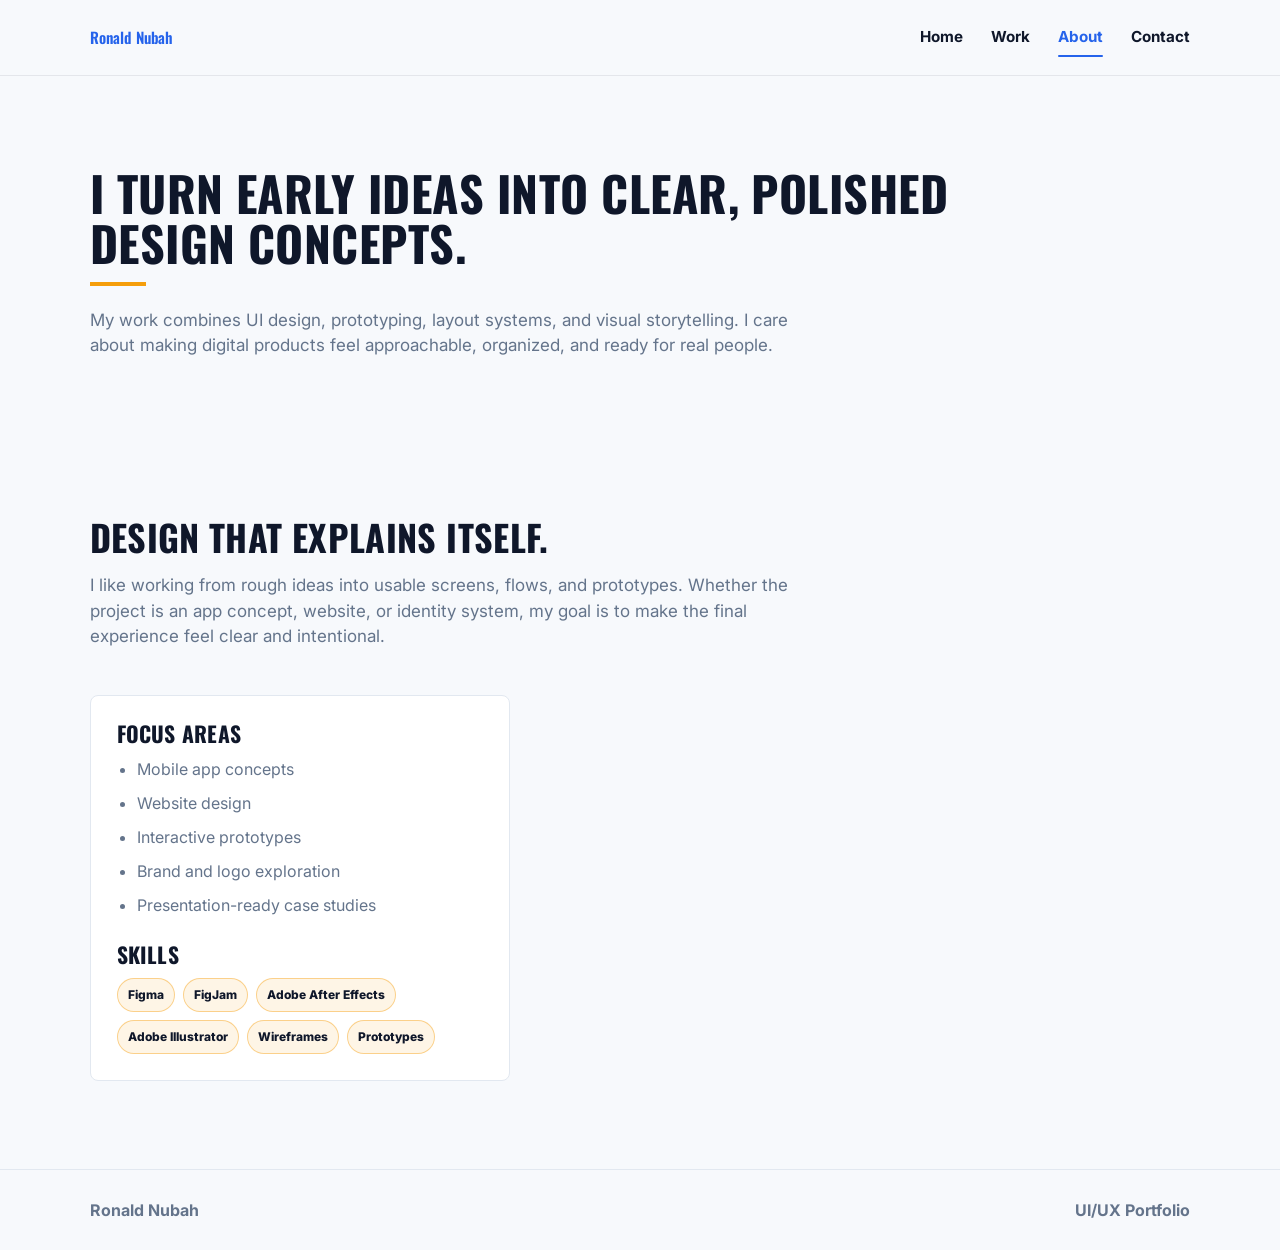
==== about.html @ 4ed1dfc1 "Add files via upload" ====
<!doctype html>
<html lang="en">
  <head>
    <meta charset="utf-8" />
    <meta name="viewport" content="width=device-width, initial-scale=1" />
    <meta
      name="description"
      content="Learn about Ronald Nubah's UI/UX design focus, tools, and creative approach."
    />
    <title>About | Ronald Nubah</title>
    <link rel="icon" href="favicon.svg" type="image/svg+xml" />
    <link rel="preconnect" href="https://fonts.googleapis.com" />
    <link rel="preconnect" href="https://fonts.gstatic.com" crossorigin />
    <link
      href="https://fonts.googleapis.com/css2?family=Inter:wght@400;500;600;700;800&family=Oswald:wght@500;600;700&display=swap"
      rel="stylesheet"
    />
    <link rel="stylesheet" href="styles.css?v=42" />
  </head>
  <body>
    <header class="site-header">
      <a class="brand" href="index.html" aria-label="Ronald Nubah home">Ronald Nubah</a>
      <button class="nav-toggle" type="button" aria-expanded="false" aria-controls="site-nav">
        <span></span>
        <span></span>
        <span></span>
      </button>
      <nav id="site-nav" class="site-nav" aria-label="Primary navigation">
        <a href="index.html">Home</a>
        <a href="work.html">Work</a>
        <a aria-current="page" href="about.html">About</a>
        <a href="contact.html">Contact</a>
      </nav>
    </header>

    <main>
      <section class="page-hero" aria-labelledby="about-title">
        <h1 id="about-title">I turn early ideas into clear, polished design concepts.</h1>
        <p>
          My work combines UI design, prototyping, layout systems, and visual storytelling. I care
          about making digital products feel approachable, organized, and ready for real people.
        </p>
      </section>

      <section class="section about-section" aria-label="Design focus">
        <div class="about-copy">
          <h2>Design that explains itself.</h2>
          <p>
            I like working from rough ideas into usable screens, flows, and prototypes. Whether the
            project is an app concept, website, or identity system, my goal is to make the final
            experience feel clear and intentional.
          </p>
        </div>
        <div class="skills-panel" aria-label="Skills">
          <h3>Focus Areas</h3>
          <ul>
            <li>Mobile app concepts</li>
            <li>Website design</li>
            <li>Interactive prototypes</li>
            <li>Brand and logo exploration</li>
            <li>Presentation-ready case studies</li>
          </ul>
          <h3>Skills</h3>
          <div class="tool-list">
            <span>Figma</span>
            <span>FigJam</span>
            <span>Adobe After Effects</span>
            <span>Adobe Illustrator</span>
            <span>Wireframes</span>
            <span>Prototypes</span>
          </div>
        </div>
      </section>
    </main>

    <footer class="site-footer">
      <p>Ronald Nubah</p>
      <p>UI/UX Portfolio</p>
    </footer>

    <script src="script.js?v=27"></script>
  </body>
</html>
---- styles.css ----
:root {
  --ink: #0F172A;
  --muted: #64748B;
  --paper: #F7F9FC;
  --white: #FFFFFF;
  --line: #E2E8F0;
  --primary: #2563EB;
  --teal: #2563EB;
  --accent: #F59E0B;
  --coral: #F59E0B;
  --navy: #0F172A;
  --gold: #F59E0B;
  --hover: #DBEAFE;
  --radius: 8px;
  --shadow: 0 24px 60px rgba(15, 23, 42, 0.10);
  --font-body: Inter, Arial, sans-serif;
  --font-heading: Oswald, Impact, sans-serif;
  --text-h1: 3rem;
  --text-h2: 2.25rem;
  --text-h3: 1.35rem;
  --text-body: 1rem;
  --text-lead: 1.0625rem;
  --text-caption: 0.875rem;
  --text-nav: 0.95rem;
  --text-card-title: 1.125rem;
  --text-card-body: 0.95rem;
  --text-tag: 0.75rem;
  --text-button: 0.95rem;
}

* {
  box-sizing: border-box;
}

html {
  scroll-behavior: smooth;
}

body {
  margin: 0;
  color: var(--ink);
  background: var(--paper);
  font-family: var(--font-body);
  font-size: var(--text-body);
  line-height: 1.5;
}

a {
  color: inherit;
  text-decoration: none;
}

.site-header {
  position: sticky;
  top: 0;
  z-index: 20;
  display: flex;
  align-items: center;
  justify-content: space-between;
  min-height: 76px;
  padding: 0 7vw;
  border-bottom: 1px solid rgba(15, 23, 42, 0.08);
  background: rgba(247, 249, 252, 0.92);
  backdrop-filter: blur(16px);
}

h1,
h2,
h3 {
  font-family: var(--font-heading);
  font-weight: 700;
  letter-spacing: 0.01em;
  text-transform: uppercase;
}

.brand {
  font-family: var(--font-heading);
  font-size: var(--text-nav);
  font-weight: 600;
  letter-spacing: 0.01em;
  color: var(--primary);
}

.site-nav {
  position: relative;
  display: flex;
  gap: 28px;
  color: var(--ink);
  font-size: var(--text-nav);
  font-weight: 700;
}

.site-nav a {
  position: relative;
  z-index: 1;
  padding: 8px 0;
  transition: color 180ms ease;
}

.site-nav a:hover,
.site-nav a:focus-visible,
.site-nav a[aria-current="page"] {
  color: var(--primary);
}

.nav-indicator {
  position: absolute;
  bottom: 0;
  left: 0;
  width: 0;
  height: 2px;
  border-radius: 999px;
  background: var(--primary);
  opacity: 0;
  pointer-events: none;
  transform: translateX(0);
  transition:
    transform 280ms cubic-bezier(0.22, 1, 0.36, 1),
    width 280ms cubic-bezier(0.22, 1, 0.36, 1),
    opacity 140ms ease;
}

.site-nav:not(.indicator-ready) .nav-indicator {
  transition: none;
}

.nav-toggle {
  display: none;
  width: 42px;
  height: 42px;
  border: 1px solid var(--line);
  border-radius: var(--radius);
  background: var(--white);
  cursor: pointer;
}

.nav-toggle span {
  display: block;
  width: 18px;
  height: 2px;
  margin: 4px auto;
  background: var(--ink);
}

.hero {
  display: grid;
  grid-template-columns: minmax(0, 1fr);
  align-items: center;
  min-height: calc(100vh - 76px);
  padding: 64px 7vw 72px;
}

.hero-copy {
  min-width: 0;
  max-width: 780px;
}

.eyebrow {
  margin: 0 0 14px;
  color: var(--accent);
  font-size: var(--text-caption);
  font-weight: 800;
  letter-spacing: 0;
  text-transform: uppercase;
}

h1,
h2,
h3,
p {
  margin-top: 0;
}

h1,
h2,
h3 {
  text-align: left;
}

h1 {
  margin-bottom: 22px;
  max-width: 900px;
  font-size: var(--text-h1);
  line-height: 1.04;
}

h2 {
  margin-bottom: 18px;
  font-size: var(--text-h2);
  line-height: 1.04;
}

.section-heading h2::after,
.page-hero h1::after,
.contact-form-section h1::after {
  content: "";
  display: block;
  width: 56px;
  height: 4px;
  margin-top: 14px;
  background: var(--accent);
}

.phase-hero-content h1::after {
  display: none;
}

h3 {
  margin-bottom: 12px;
  font-size: var(--text-h3);
  line-height: 1.08;
}

.hero-text,
.section-heading p,
.about-copy p,
.contact-section p {
  color: var(--muted);
  font-size: var(--text-lead);
}

.hero-text {
  max-width: 620px;
}

.hero-actions,
.contact-actions {
  display: flex;
  flex-wrap: wrap;
  gap: 12px;
  margin-top: 32px;
}

.button {
  display: inline-flex;
  align-items: center;
  justify-content: center;
  min-height: 48px;
  border: 1px solid var(--ink);
  border-radius: var(--radius);
  padding: 0 22px;
  font-size: var(--text-button);
  font-weight: 800;
}

.button,
.project-link,
.phase-prototype-button,
.form-submit {
  cursor: pointer;
  transition:
    transform 160ms ease,
    background-color 160ms ease,
    border-color 160ms ease,
    color 160ms ease,
    box-shadow 160ms ease;
}

.button,
.button.primary,
.button.secondary,
.phase-prototype-button,
.form-submit {
  color: var(--ink);
  background: transparent;
  border: 1px solid var(--ink);
  border-radius: var(--radius);
}

.button:hover,
.button:focus-visible,
.project-link:hover,
.project-link:focus-visible,
.phase-prototype-button:hover,
.phase-prototype-button:focus-visible,
.form-submit:hover,
.form-submit:focus-visible {
  transform: translateY(-1px);
  box-shadow: 0 10px 24px rgba(15, 23, 42, 0.12);
}

.button:active,
.project-link:active,
.phase-prototype-button:active,
.form-submit:active {
  transform: translateY(1px);
  box-shadow: 0 4px 12px rgba(15, 23, 42, 0.10);
  color: var(--white);
  border-color: var(--primary);
  background: var(--primary);
}

.button.primary:hover,
.button.primary:focus-visible,
.button.secondary:hover,
.button.secondary:focus-visible,
.project-link:hover,
.project-link:focus-visible,
.phase-prototype-button:hover,
.phase-prototype-button:focus-visible,
.phase-top-button:hover,
.phase-top-button:focus-visible,
.form-submit:hover,
.form-submit:focus-visible {
  color: var(--ink);
  border-color: var(--primary);
  background: var(--hover);
}

.hero-visual {
  min-width: 0;
  justify-self: start;
  width: 100%;
}

.headshot-frame {
  overflow: hidden;
  width: min(100%, 420px);
  margin-left: auto;
  border: 1px solid var(--line);
  border-radius: var(--radius);
  padding: 14px;
  background: var(--white);
  box-shadow: var(--shadow);
}

.headshot-frame img {
  display: block;
  width: 100%;
  aspect-ratio: 4 / 5;
  border-radius: var(--radius);
  object-fit: cover;
}

.headshot-placeholder {
  display: grid;
  aspect-ratio: 4 / 5;
  place-items: center;
  border: 1px dashed var(--line);
  border-radius: var(--radius);
  background:
    linear-gradient(135deg, rgba(37, 99, 235, 0.12), rgba(245, 158, 11, 0.12)),
    var(--white);
  color: var(--muted);
  font-weight: 800;
}

.section {
  padding: 88px 7vw;
}

.page-hero {
  padding: 92px 7vw 54px;
}

.page-hero h1 {
  max-width: 980px;
}

.page-hero p:not(.eyebrow) {
  max-width: 720px;
  color: var(--muted);
  font-size: var(--text-lead);
}

.work-page-hero {
  padding-bottom: 24px;
}

.work-page-projects {
  padding-top: 20px;
}

.section-actions {
  margin-top: 28px;
}

.section-heading {
  max-width: 720px;
  margin-bottom: 34px;
}

.section-heading p {
  margin-bottom: 0;
}

.project-grid {
  display: grid;
  grid-template-columns: repeat(3, minmax(0, 1fr));
  gap: 18px;
}

.project-card {
  overflow: hidden;
  border: 1px solid var(--line);
  border-radius: var(--radius);
  background: var(--white);
}

.project-cover {
  position: relative;
  display: grid;
  overflow: hidden;
  aspect-ratio: 16 / 10;
  place-items: center;
  color: var(--white);
  border-bottom: 1px solid var(--line);
}

.project-cover::after {
  content: "";
  position: absolute;
  inset: 18px;
  border: 1px solid rgba(255, 255, 255, 0.55);
  border-radius: var(--radius);
}

.project-cover.has-image::after {
  display: none;
}

.project-image {
  display: block;
  width: 100%;
  height: 100%;
  object-fit: cover;
}

.project-image-contain {
  object-fit: contain;
  padding: 10px;
  background: var(--hover);
}

.project-monogram {
  position: relative;
  z-index: 1;
  font-size: var(--text-h1);
  font-weight: 900;
  text-transform: uppercase;
}

.project-content {
  padding: 22px;
}

.project-content h3 {
  margin-bottom: 8px;
  font-size: var(--text-card-title);
}

.project-content p {
  color: var(--muted);
  font-size: var(--text-card-body);
}

.tag-list {
  display: flex;
  flex-wrap: wrap;
  gap: 8px;
  margin-top: 18px;
}

.tag-list span,
.tool-list span {
  border: 1px solid rgba(245, 158, 11, 0.42);
  border-radius: 999px;
  padding: 7px 10px;
  color: var(--ink);
  background: rgba(245, 158, 11, 0.10);
  font-size: var(--text-tag);
  font-weight: 800;
}

.project-actions {
  display: flex;
  flex-wrap: wrap;
  gap: 10px;
  align-items: center;
  margin-top: 22px;
}

.project-link {
  display: inline-flex;
  align-items: center;
  min-height: 38px;
  border: 1px solid var(--ink);
  border-radius: var(--radius);
  padding: 0 12px;
  color: var(--ink);
  background: transparent;
  font-size: var(--text-button);
  font-weight: 900;
}

.project-link-secondary {
  border-color: var(--ink);
  color: var(--ink);
}

.about-section {
  display: grid;
  grid-template-columns: 1fr;
  gap: 28px;
  align-items: start;
  background: var(--paper);
}

.about-copy {
  max-width: 720px;
}

.skills-panel {
  justify-self: start;
  width: min(100%, 420px);
  border: 1px solid var(--line);
  border-radius: var(--radius);
  padding: 26px;
  background: var(--white);
}

.skills-panel ul {
  display: grid;
  gap: 10px;
  margin: 0 0 26px;
  padding-left: 20px;
  color: var(--muted);
}

.tool-list {
  display: flex;
  flex-wrap: wrap;
  gap: 8px;
}

.contact-section {
  max-width: 980px;
}

.contact-section h2 {
  max-width: 860px;
}

.contact-section p {
  max-width: 680px;
}

.contact-form-section {
  padding: 72px 7vw 96px;
  background: var(--paper);
}

.phase-case-hero {
  position: relative;
  display: grid;
  min-height: calc(100vh - 76px);
  align-items: stretch;
  overflow: hidden;
  background:
    linear-gradient(rgba(247, 249, 252, 0.72), rgba(247, 249, 252, 0.72)),
    url("assets/images/phase-hero-bg.png") center / cover no-repeat;
}

.podly-case-hero {
  background:
    linear-gradient(rgba(247, 249, 252, 0.70), rgba(247, 249, 252, 0.70)),
    url("assets/images/podly-hero-mockup.png") center / cover no-repeat;
}

.uscis-case-hero {
  background:
    linear-gradient(rgba(247, 249, 252, 0.74), rgba(247, 249, 252, 0.74)),
    url("assets/images/uscis-hero-mockup.png") center / cover no-repeat;
}

.phase-case-hero::before {
  content: "";
  position: absolute;
  inset: 0;
  background: linear-gradient(90deg, rgba(247, 249, 252, 0.42), rgba(247, 249, 252, 0.26));
}

.phase-hero-content {
  position: relative;
  z-index: 1;
  display: grid;
  min-height: calc(100vh - 76px);
  grid-template-rows: auto 1fr auto;
  gap: 32px;
  padding: 52px 7vw 48px;
}

.phase-hero-content h1 {
  justify-self: center;
  margin: 0;
  font-size: var(--text-h1);
  line-height: 1;
}

.phase-meta-grid {
  display: grid;
  grid-template-columns: repeat(4, minmax(0, 1fr));
  gap: 42px;
  align-self: end;
}

.phase-meta-grid h2 {
  margin-bottom: 24px;
  font-family: var(--font-heading);
  font-size: var(--text-h3);
  line-height: 1.1;
  text-transform: none;
}

.phase-meta-grid p {
  margin: 0;
  color: var(--muted);
  font-size: var(--text-body);
}

.phase-prototype-button {
  display: inline-flex;
  align-items: center;
  justify-content: center;
  justify-self: center;
  min-height: 48px;
  padding: 0 22px;
  font-size: var(--text-button);
  font-weight: 800;
  text-transform: uppercase;
}

.phase-page-actions {
  display: flex;
  flex-wrap: wrap;
  gap: 14px;
  justify-content: center;
  padding: 34px 7vw 58px;
  background: var(--white);
}

.phase-top-button {
  border: 1px solid var(--ink);
  color: var(--ink);
  background: transparent;
}

.phase-intro-section {
  display: grid;
  grid-template-columns: minmax(0, 0.85fr) minmax(0, 1.15fr);
  gap: 64px;
  align-items: center;
  padding: 48px 7vw;
  background: var(--white);
}

.phase-intro-copy h2 {
  max-width: 720px;
  margin-bottom: 20px;
  color: var(--primary);
  font-size: var(--text-h2);
  line-height: 1.04;
  overflow-wrap: anywhere;
}

.phase-intro-copy p {
  max-width: 610px;
  margin-bottom: 22px;
  color: var(--muted);
  font-size: var(--text-body);
  line-height: 1.55;
}

.phase-intro-copy p:last-child {
  margin-bottom: 0;
}

.phase-mockup-image {
  display: block;
  width: min(100%, 780px);
  height: auto;
  justify-self: center;
}

.phase-phone-placeholders {
  --phone-height: clamp(360px, 29vw, 560px);
  display: grid;
  grid-template-columns: repeat(3, minmax(0, calc(var(--phone-height) * 0.5)));
  gap: 14px;
  align-items: center;
  justify-content: center;
  min-width: 0;
}

.phone-placeholder {
  display: grid;
  width: 100%;
  height: var(--phone-height);
  place-items: center;
  border: 2px dashed var(--line);
  border-radius: 36px;
  background: var(--paper);
  color: var(--muted);
  font-weight: 800;
}

.phone-placeholder.has-phone-image {
  border: 0;
  background: transparent;
}

.phone-placeholder img {
  display: block;
  width: auto;
  height: 100%;
  max-width: 100%;
  object-fit: contain;
}

.phone-placeholder.featured {
  background: var(--hover);
}

.phone-placeholder.featured.has-phone-image {
  background: transparent;
}

.case-study-section {
  padding: 34px 7vw;
  background: var(--white);
}

.case-study-section h2 {
  margin-bottom: 18px;
  color: var(--primary);
  font-size: var(--text-h2);
  line-height: 1.04;
  overflow-wrap: anywhere;
}

.case-study-section h3 {
  margin: 28px 0 14px;
  color: var(--ink);
  font-family: var(--font-heading);
  font-size: var(--text-h3);
  line-height: 1.08;
  text-transform: uppercase;
}

.case-study-section p,
.case-study-section li {
  color: var(--muted);
  font-size: var(--text-body);
  line-height: 1.6;
}

.case-study-section p {
  max-width: 1500px;
}

.case-study-section ul {
  display: grid;
  gap: 12px;
  margin: 10px 0 18px 28px;
  padding-left: 24px;
}

.gdd-image {
  display: block;
  width: 100%;
  margin-top: 36px;
  object-fit: contain;
}

.case-study-image {
  display: block;
  width: 100%;
  height: auto;
  background: var(--paper);
}

.behavioral-image-stack {
  display: grid;
  gap: 18px;
  width: min(100%, 980px);
  margin-top: 22px;
}

.behavioral-image-stack img {
  display: block;
  width: 100%;
  height: auto;
  border: 1px solid var(--line);
}

.framework-image {
  height: 330px;
  object-fit: cover;
}

.persona-image {
  display: block;
  width: min(100%, 520px);
  height: auto;
  margin: 0 auto;
  background: var(--paper);
}

.placeholder-gallery {
  display: grid;
  gap: 28px;
  margin-top: 20px;
}

.placeholder-gallery.two-up {
  grid-template-columns: repeat(2, minmax(0, 1fr));
}

.wide-placeholder,
.document-placeholder {
  display: grid;
  place-items: center;
  border: 2px dashed var(--line);
  background: var(--paper);
  color: var(--muted);
  font-weight: 800;
}

.wide-placeholder {
  min-height: 330px;
}

.document-placeholder {
  width: min(100%, 420px);
  min-height: 620px;
  margin: 0 auto;
}

.placeholder-gallery figcaption,
.centered-placeholder-figure figcaption {
  margin-top: 14px;
  color: var(--muted);
  font-size: var(--text-caption);
}

.centered-placeholder-figure {
  margin: 22px auto 32px;
  text-align: center;
}

.compact-gallery {
  max-width: 1020px;
  margin-right: auto;
  margin-left: auto;
}

.contact-form-section h1 {
  max-width: 560px;
  margin-bottom: 24px;
  font-size: var(--text-h1);
  line-height: 1.02;
}

.contact-intro {
  max-width: 520px;
  margin-bottom: 28px;
  color: var(--ink);
  font-size: var(--text-lead);
}

.contact-form {
  width: 100%;
  max-width: 620px;
  justify-self: start;
}

.contact-form-copy {
  max-width: 620px;
}


.contact-form fieldset {
  margin: 0;
  border: 0;
  padding: 0;
}

.contact-form legend,
.contact-form label > span {
  display: block;
  margin-bottom: 10px;
  color: var(--ink);
  font-size: var(--text-body);
  font-weight: 400;
}

.contact-form em {
  color: var(--muted);
  font-style: normal;
}

.name-grid {
  display: grid;
  grid-template-columns: repeat(2, minmax(0, 1fr));
  gap: 14px;
}

.contact-form label {
  display: block;
  margin-bottom: 22px;
}

.contact-form input,
.contact-form textarea {
  width: 100%;
  border: 2px solid var(--ink);
  border-radius: 999px;
  padding: 12px 16px;
  color: var(--ink);
  background: transparent;
  font: inherit;
  outline: none;
}

.contact-form textarea {
  min-height: 130px;
  border-radius: 20px;
  resize: vertical;
}

.contact-form input:focus,
.contact-form textarea:focus {
  border-color: var(--primary);
  box-shadow: 0 0 0 4px rgba(37, 99, 235, 0.16);
}

.form-submit {
  min-width: 190px;
  min-height: 48px;
  padding: 0 42px;
  font: inherit;
  font-size: var(--text-button);
  font-weight: 800;
  text-transform: uppercase;
  cursor: pointer;
}

.animation-section {
  padding-top: 28px;
}

.animation-video {
  display: block;
  width: min(100%, 960px);
  max-height: 70vh;
  background: #000000;
}

.animation-actions {
  margin-top: 20px;
}

.site-footer {
  display: flex;
  justify-content: space-between;
  gap: 20px;
  padding: 28px 7vw;
  border-top: 1px solid var(--line);
  color: var(--muted);
  font-weight: 700;
}

.site-footer p {
  margin: 0;
}

@media (max-width: 1180px) {
  :root {
    --text-h1: 2.75rem;
    --text-h2: 2.1rem;
  }

  .hero {
    grid-template-columns: 1fr;
    gap: 42px;
    min-height: auto;
  }

  .hero-visual {
    justify-self: start;
  }

  .headshot-frame {
    width: min(100%, 440px);
    margin-left: 0;
  }

  .phase-meta-grid {
    grid-template-columns: repeat(2, minmax(0, 1fr));
  }

  .phase-intro-section {
    grid-template-columns: 1fr;
  }

  .phase-phone-placeholders {
    justify-content: center;
    max-width: 100%;
  }
}

@media (max-width: 980px) {
  :root {
    --text-h1: 2.55rem;
    --text-h2: 1.95rem;
    --text-h3: 1.25rem;
    --text-lead: 1rem;
  }

  .hero,
  .about-section {
    grid-template-columns: 1fr;
  }

  .project-grid {
    grid-template-columns: repeat(2, minmax(0, 1fr));
  }

  .contact-form-section {
    grid-template-columns: 1fr;
    gap: 28px;
  }

  .contact-form {
    max-width: 100%;
    justify-self: start;
  }

  .phase-hero-content {
    min-height: auto;
    padding-top: 58px;
  }

  .phase-intro-section {
    padding: 32px 22px;
  }

  .phase-phone-placeholders {
    --phone-height: clamp(280px, 47vw, 460px);
    gap: 8px;
  }

  .case-study-section {
    padding: 24px 22px;
  }

  .placeholder-gallery.two-up {
    grid-template-columns: 1fr;
  }

  .document-placeholder {
    min-height: 460px;
  }

  .framework-image {
    height: auto;
    object-fit: contain;
  }
}

@media (max-width: 520px) {
  .phase-phone-placeholders {
    --phone-height: calc((100vw - 60px) / 1.5);
  }
}

@media (max-width: 720px) {
  :root {
    --text-h1: 2.15rem;
    --text-h2: 1.75rem;
    --text-h3: 1.15rem;
    --text-body: 1rem;
    --text-lead: 1rem;
    --text-nav: 0.92rem;
    --text-card-title: 1.05rem;
    --text-card-body: 0.95rem;
    --text-button: 0.9rem;
  }

  .site-header {
    min-height: 68px;
    padding: 0 22px;
  }

  .nav-toggle {
    display: block;
  }

  .site-nav {
    position: absolute;
    top: 68px;
    left: 0;
    right: 0;
    display: none;
    flex-direction: column;
    gap: 0;
    padding: 12px 22px 18px;
    border-bottom: 1px solid var(--line);
    background: var(--paper);
  }

  .site-nav.open {
    display: flex;
  }

  .nav-indicator {
    display: none;
  }

  .site-nav a[aria-current="page"] {
    border-bottom: 2px solid var(--primary);
  }

  .hero,
  .section,
  .page-hero {
    padding-right: 22px;
    padding-left: 22px;
  }

  .page-hero {
    padding-top: 58px;
  }

  .headshot-frame {
    width: 100%;
    margin-left: 0;
  }

  .headshot-placeholder {
    min-height: 0;
  }

  .project-grid {
    grid-template-columns: 1fr;
  }

  .contact-form-section {
    padding: 54px 22px 72px;
  }

  .name-grid {
    grid-template-columns: 1fr;
    gap: 0;
  }

  .form-submit {
    width: 100%;
  }

  .phase-hero-content h1 {
    justify-self: start;
  }

  .phase-meta-grid {
    grid-template-columns: 1fr;
    gap: 24px;
  }

  .phase-meta-grid h2 {
    margin-bottom: 8px;
  }

  .phase-prototype-button {
    width: auto;
    min-width: 0;
  }

  .phase-page-actions {
    padding: 28px 22px 46px;
  }

  .site-footer {
    flex-direction: column;
    padding-right: 22px;
    padding-left: 22px;
  }
}

@media (max-width: 360px) {
  :root {
    --text-h1: 1.95rem;
    --text-h2: 1.6rem;
  }

  .button {
    width: 100%;
  }
}
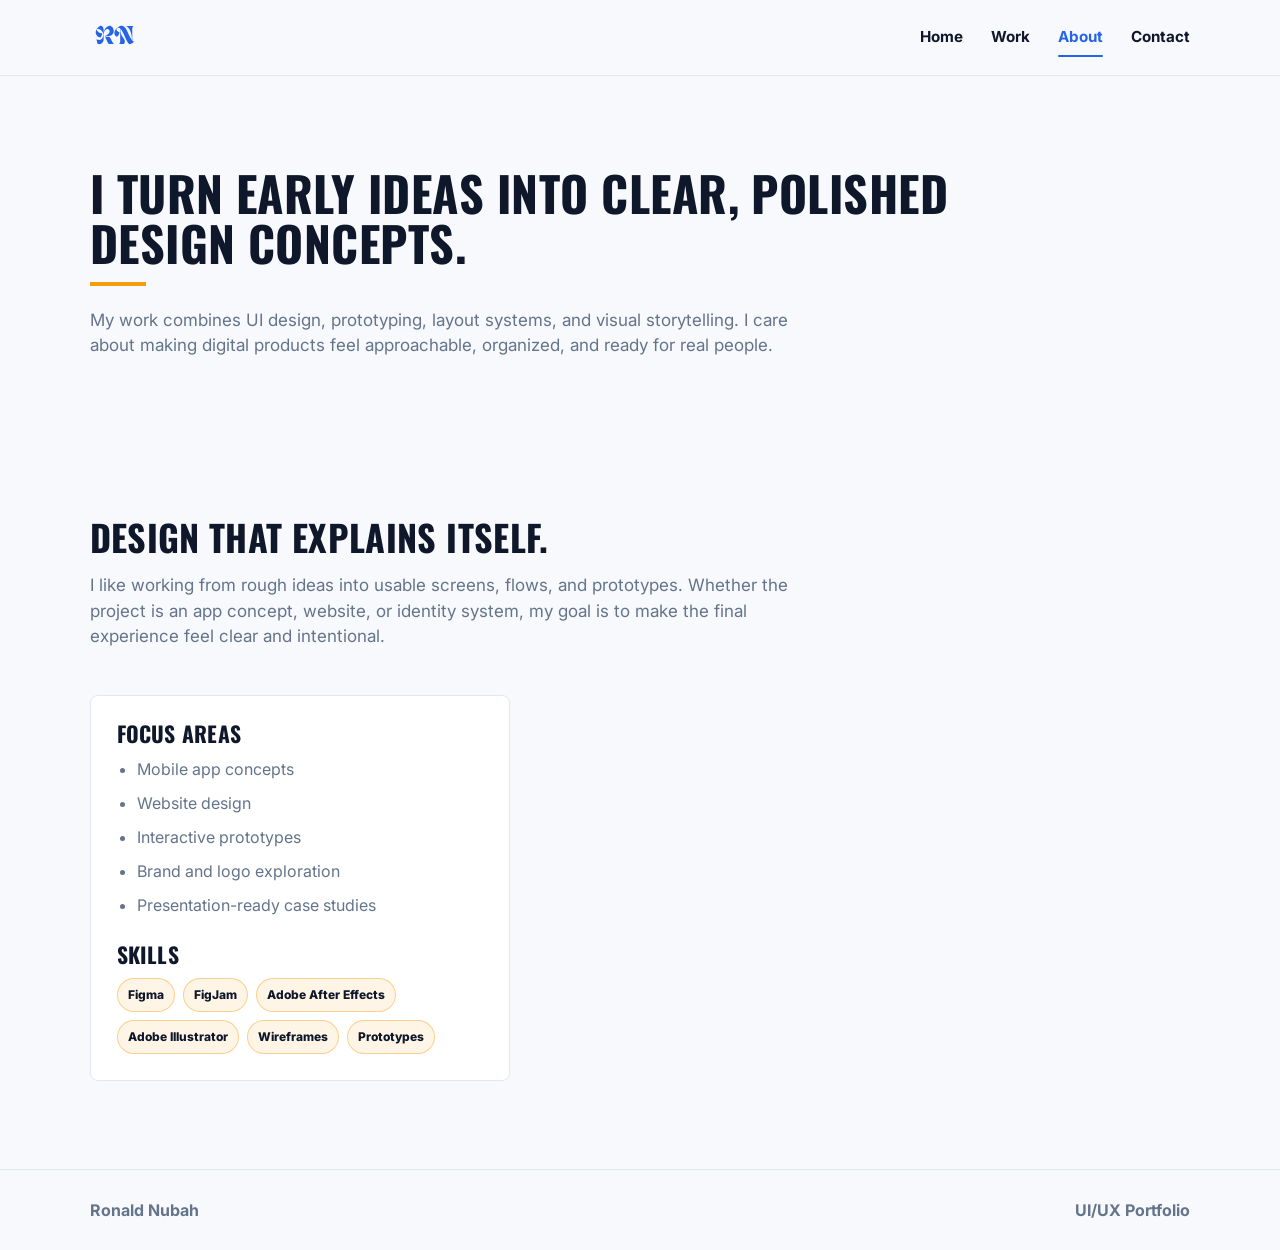
==== commit affd3840: "Add files via upload" ====
--- a/about.html
+++ b/about.html
@@ -15,11 +15,13 @@
       href="https://fonts.googleapis.com/css2?family=Inter:wght@400;500;600;700;800&family=Oswald:wght@500;600;700&display=swap"
       rel="stylesheet"
     />
-    <link rel="stylesheet" href="styles.css?v=42" />
+    <link rel="stylesheet" href="styles.css?v=46" />
   </head>
   <body>
     <header class="site-header">
-      <a class="brand" href="index.html" aria-label="Ronald Nubah home">Ronald Nubah</a>
+      <a class="brand" href="index.html" aria-label="Ronald Nubah home">
+        <img src="assets/images/ronald-nubah-logo.svg" alt="" />
+      </a>
       <button class="nav-toggle" type="button" aria-expanded="false" aria-controls="site-nav">
         <span></span>
         <span></span>
@@ -78,6 +80,6 @@
       <p>UI/UX Portfolio</p>
     </footer>
 
-    <script src="script.js?v=27"></script>
+    <script src="script.js?v=30"></script>
   </body>
 </html>
--- a/styles.css
+++ b/styles.css
@@ -74,11 +74,15 @@
 }
 
 .brand {
-  font-family: var(--font-heading);
-  font-size: var(--text-nav);
-  font-weight: 600;
-  letter-spacing: 0.01em;
-  color: var(--primary);
+  display: inline-flex;
+  align-items: center;
+  flex: 0 0 auto;
+}
+
+.brand img {
+  display: block;
+  width: 50px;
+  height: 50px;
 }
 
 .site-nav {
@@ -573,6 +577,16 @@
     url("assets/images/uscis-hero-mockup.png") center / cover no-repeat;
 }
 
+.swimplicity-case-hero {
+  background:
+    linear-gradient(rgba(247, 249, 252, 0.76), rgba(247, 249, 252, 0.76)),
+    url("assets/images/swimplicity-hero-mockup.png") center / cover no-repeat;
+}
+
+.swimplicity-meta-grid {
+  grid-template-columns: repeat(3, minmax(0, 1fr));
+}
+
 .phase-case-hero::before {
   content: "";
   position: absolute;
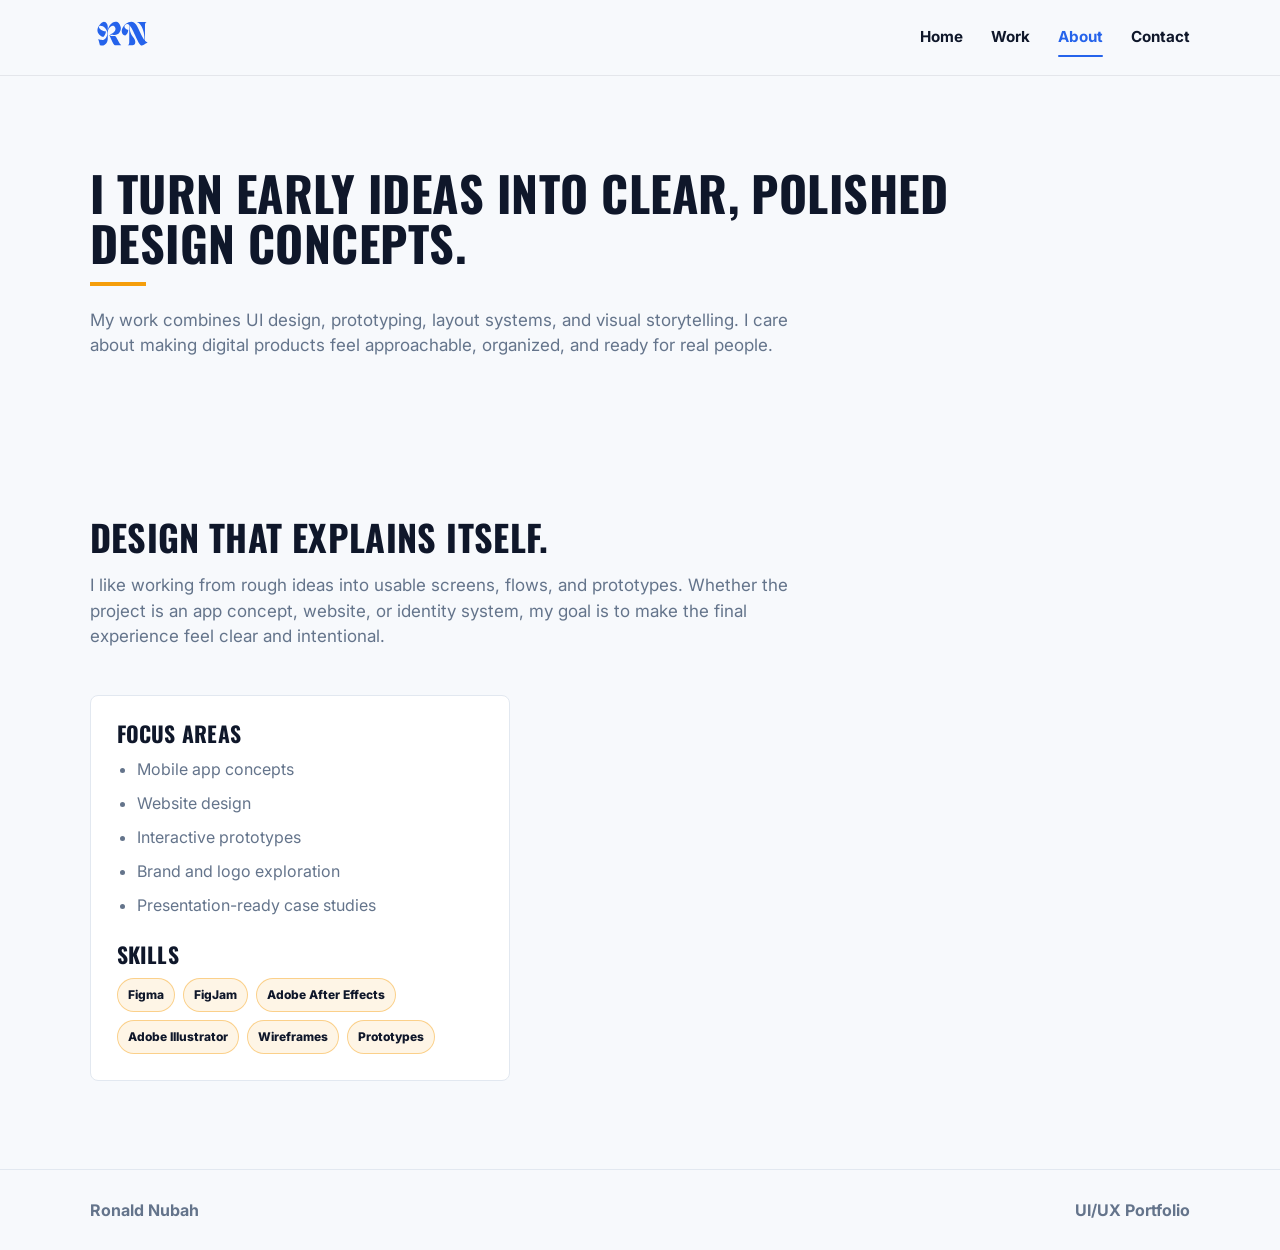
==== commit 55b1b959: "Add files via upload" ====
--- a/about.html
+++ b/about.html
@@ -15,7 +15,7 @@
       href="https://fonts.googleapis.com/css2?family=Inter:wght@400;500;600;700;800&family=Oswald:wght@500;600;700&display=swap"
       rel="stylesheet"
     />
-    <link rel="stylesheet" href="styles.css?v=46" />
+    <link rel="stylesheet" href="styles.css?v=52" />
   </head>
   <body>
     <header class="site-header">
@@ -80,6 +80,6 @@
       <p>UI/UX Portfolio</p>
     </footer>
 
-    <script src="script.js?v=30"></script>
+    <script src="script.js?v=32"></script>
   </body>
 </html>
--- a/styles.css
+++ b/styles.css
@@ -81,8 +81,8 @@
 
 .brand img {
   display: block;
-  width: 50px;
-  height: 50px;
+  width: 65px;
+  height: 65px;
 }
 
 .site-nav {
@@ -150,7 +150,7 @@
   display: grid;
   grid-template-columns: minmax(0, 1fr);
   align-items: center;
-  min-height: calc(100vh - 76px);
+  min-height: calc(82vh - 76px);
   padding: 64px 7vw 72px;
 }
 
@@ -583,7 +583,13 @@
     url("assets/images/swimplicity-hero-mockup.png") center / cover no-repeat;
 }
 
-.swimplicity-meta-grid {
+.quick-cuisine-case-hero {
+  background:
+    linear-gradient(rgba(247, 249, 252, 0.70), rgba(247, 249, 252, 0.70)),
+    url("assets/images/quick-cuisine-hero-hand.png") center / cover no-repeat;
+}
+
+.three-column-meta-grid {
   grid-template-columns: repeat(3, minmax(0, 1fr));
 }
 
@@ -650,7 +656,7 @@
   gap: 14px;
   justify-content: center;
   padding: 34px 7vw 58px;
-  background: var(--white);
+  background: var(--paper);
 }
 
 .phase-top-button {
@@ -665,7 +671,7 @@
   gap: 64px;
   align-items: center;
   padding: 48px 7vw;
-  background: var(--white);
+  background: var(--paper);
 }
 
 .phase-intro-copy h2 {
@@ -741,7 +747,7 @@
 
 .case-study-section {
   padding: 34px 7vw;
-  background: var(--white);
+  background: var(--paper);
 }
 
 .case-study-section h2 {
@@ -1142,6 +1148,10 @@
     padding-left: 22px;
   }
 
+  .hero {
+    min-height: calc(82vh - 68px);
+  }
+
   .page-hero {
     padding-top: 58px;
   }
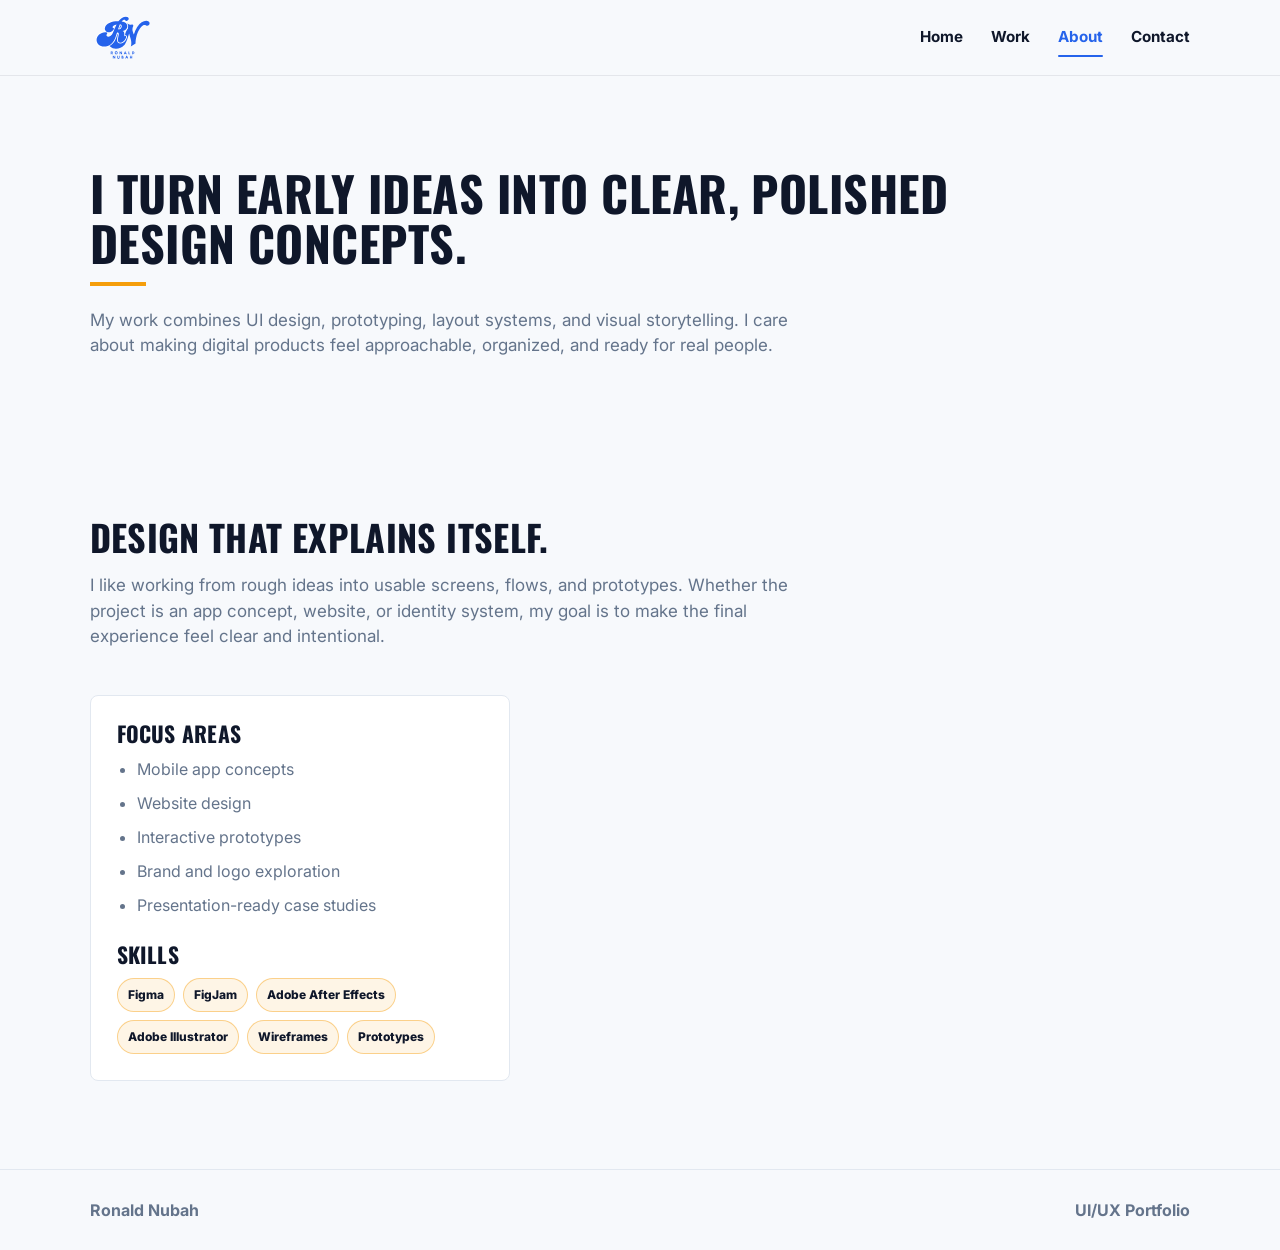
==== commit e2681f3c: "Add files via upload" ====
--- a/about.html
+++ b/about.html
@@ -15,12 +15,12 @@
       href="https://fonts.googleapis.com/css2?family=Inter:wght@400;500;600;700;800&family=Oswald:wght@500;600;700&display=swap"
       rel="stylesheet"
     />
-    <link rel="stylesheet" href="styles.css?v=52" />
+    <link rel="stylesheet" href="styles.css?v=59" />
   </head>
   <body>
     <header class="site-header">
       <a class="brand" href="index.html" aria-label="Ronald Nubah home">
-        <img src="assets/images/ronald-nubah-logo.svg" alt="" />
+        <img src="assets/images/ronald-nubah-logo-v2.svg" alt="" />
       </a>
       <button class="nav-toggle" type="button" aria-expanded="false" aria-controls="site-nav">
         <span></span>
@@ -80,6 +80,6 @@
       <p>UI/UX Portfolio</p>
     </footer>
 
-    <script src="script.js?v=32"></script>
+    <script src="script.js?v=34"></script>
   </body>
 </html>
--- a/styles.css
+++ b/styles.css
@@ -251,6 +251,10 @@
 .project-link,
 .phase-prototype-button,
 .form-submit {
+  font-family: var(--font-body);
+  font-size: var(--text-button);
+  font-weight: 800;
+  line-height: 1.2;
   cursor: pointer;
   transition:
     transform 160ms ease,
@@ -493,8 +497,6 @@
   padding: 0 12px;
   color: var(--ink);
   background: transparent;
-  font-size: var(--text-button);
-  font-weight: 900;
 }
 
 .project-link-secondary {
@@ -638,6 +640,14 @@
   font-size: var(--text-body);
 }
 
+.phase-meta-wide {
+  grid-column: 1 / -1;
+}
+
+.phase-meta-wide h2 {
+  margin-bottom: 12px;
+}
+
 .phase-prototype-button {
   display: inline-flex;
   align-items: center;
@@ -645,9 +655,6 @@
   justify-self: center;
   min-height: 48px;
   padding: 0 22px;
-  font-size: var(--text-button);
-  font-weight: 800;
-  text-transform: uppercase;
 }
 
 .phase-page-actions {
@@ -783,6 +790,79 @@
   gap: 12px;
   margin: 10px 0 18px 28px;
   padding-left: 24px;
+}
+
+.podly-artifact-grid {
+  display: grid;
+  grid-template-columns: repeat(2, minmax(0, 1fr));
+  gap: 24px;
+  margin-top: 32px;
+}
+
+.podly-discovery-artifacts {
+  grid-template-columns: 1fr;
+  gap: 36px;
+}
+
+.podly-research-artifacts {
+  grid-template-columns: 1fr;
+  gap: 36px;
+}
+
+.podly-discovery-artifacts figure,
+.podly-research-artifacts figure {
+  margin: 0;
+}
+
+.podly-artifact-image {
+  display: block;
+  width: min(100%, 980px);
+  height: auto;
+  max-height: 680px;
+  margin: 0 auto;
+  border: 1px solid var(--line);
+  border-radius: 16px;
+  background: #fff;
+  object-fit: contain;
+}
+
+.podly-persona-artifact {
+  width: min(100%, 520px);
+}
+
+.podly-discovery-artifacts figcaption,
+.podly-research-artifacts figcaption {
+  margin-top: 10px;
+  color: var(--muted);
+  font-size: var(--text-caption);
+  text-align: center;
+}
+
+.podly-artifact-placeholder {
+  margin: 0;
+}
+
+.podly-artifact-placeholder div {
+  display: grid;
+  min-height: 260px;
+  padding: 28px;
+  place-items: center;
+  border: 2px dashed var(--line);
+  border-radius: 18px;
+  background: #fff;
+  color: var(--muted);
+  font-weight: 800;
+  text-align: center;
+}
+
+.podly-artifact-placeholder figcaption {
+  margin-top: 10px;
+  color: var(--muted);
+  font-size: var(--text-caption);
+}
+
+.podly-takeaways {
+  padding-bottom: 52px;
 }
 
 .gdd-image {
@@ -958,10 +1038,6 @@
   min-width: 190px;
   min-height: 48px;
   padding: 0 42px;
-  font: inherit;
-  font-size: var(--text-button);
-  font-weight: 800;
-  text-transform: uppercase;
   cursor: pointer;
 }
 
@@ -1075,6 +1151,10 @@
   }
 
   .placeholder-gallery.two-up {
+    grid-template-columns: 1fr;
+  }
+
+  .podly-artifact-grid {
     grid-template-columns: 1fr;
   }
 
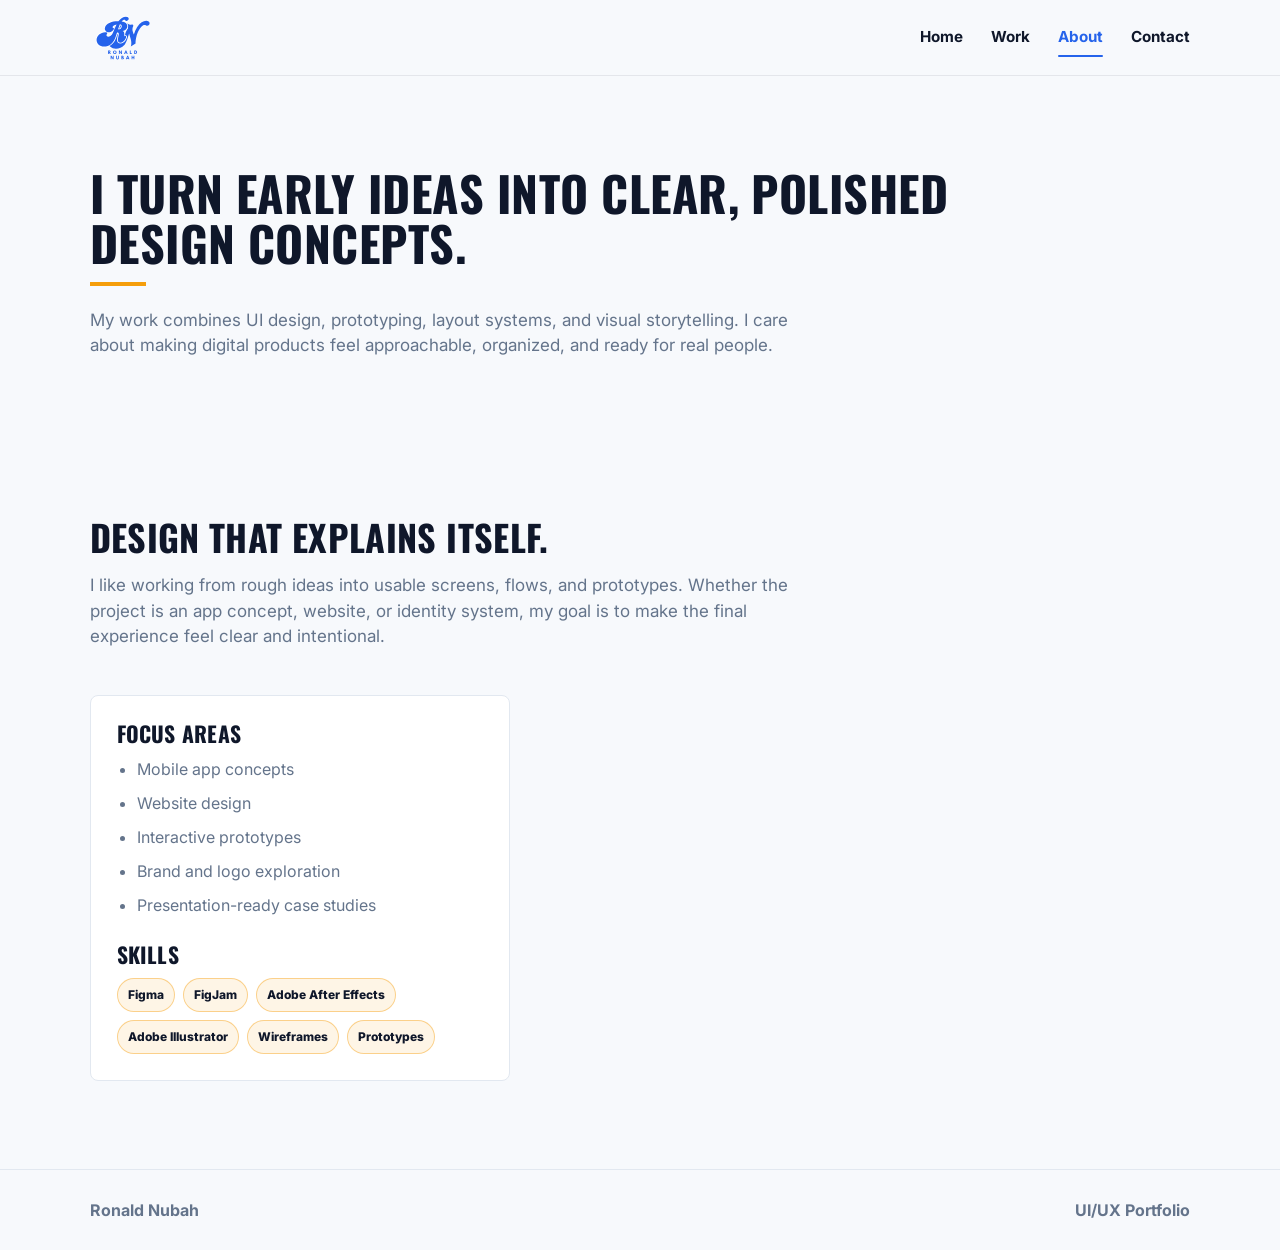
==== commit 8a512184: "Add files via upload" ====
--- a/about.html
+++ b/about.html
@@ -20,7 +20,7 @@
   <body>
     <header class="site-header">
       <a class="brand" href="index.html" aria-label="Ronald Nubah home">
-        <img src="assets/images/ronald-nubah-logo-v2.svg" alt="" />
+        <img src="assets/images/ronald-nubah-logo-v4.svg" alt="" />
       </a>
       <button class="nav-toggle" type="button" aria-expanded="false" aria-controls="site-nav">
         <span></span>
